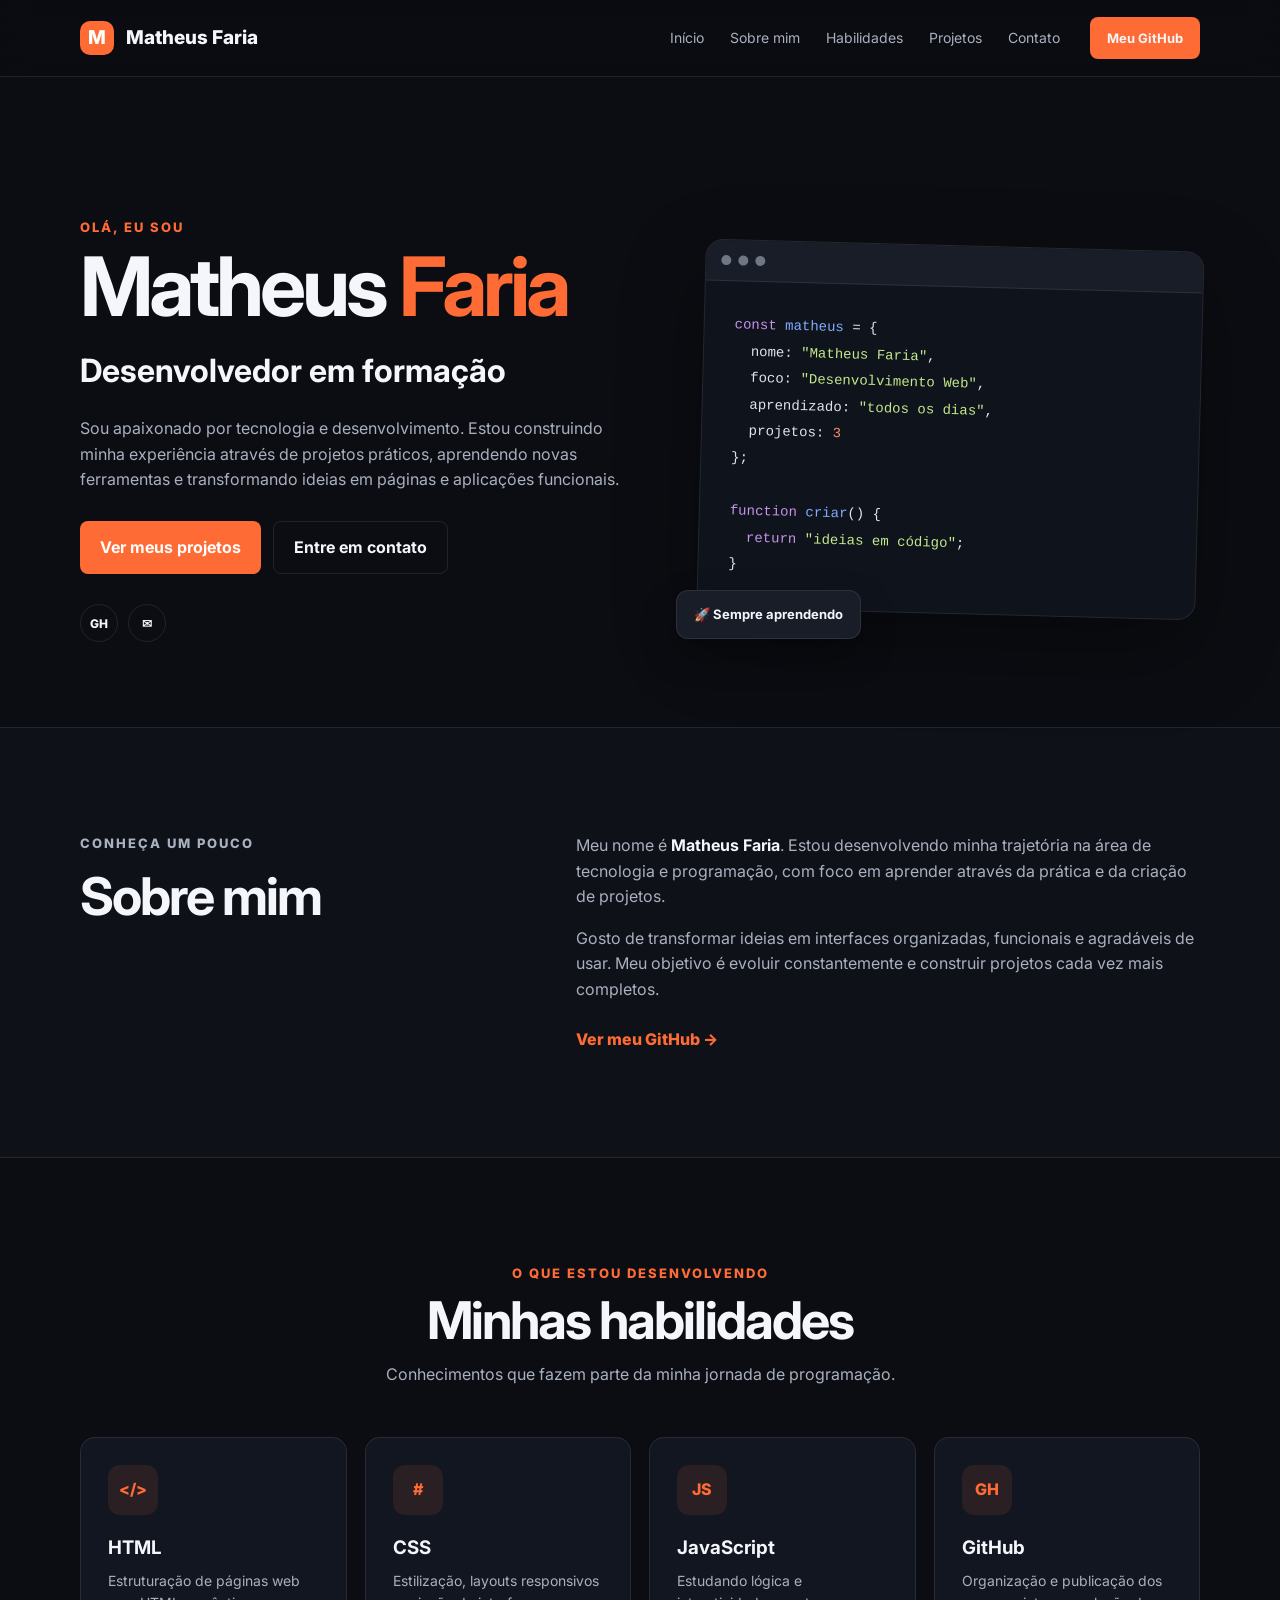
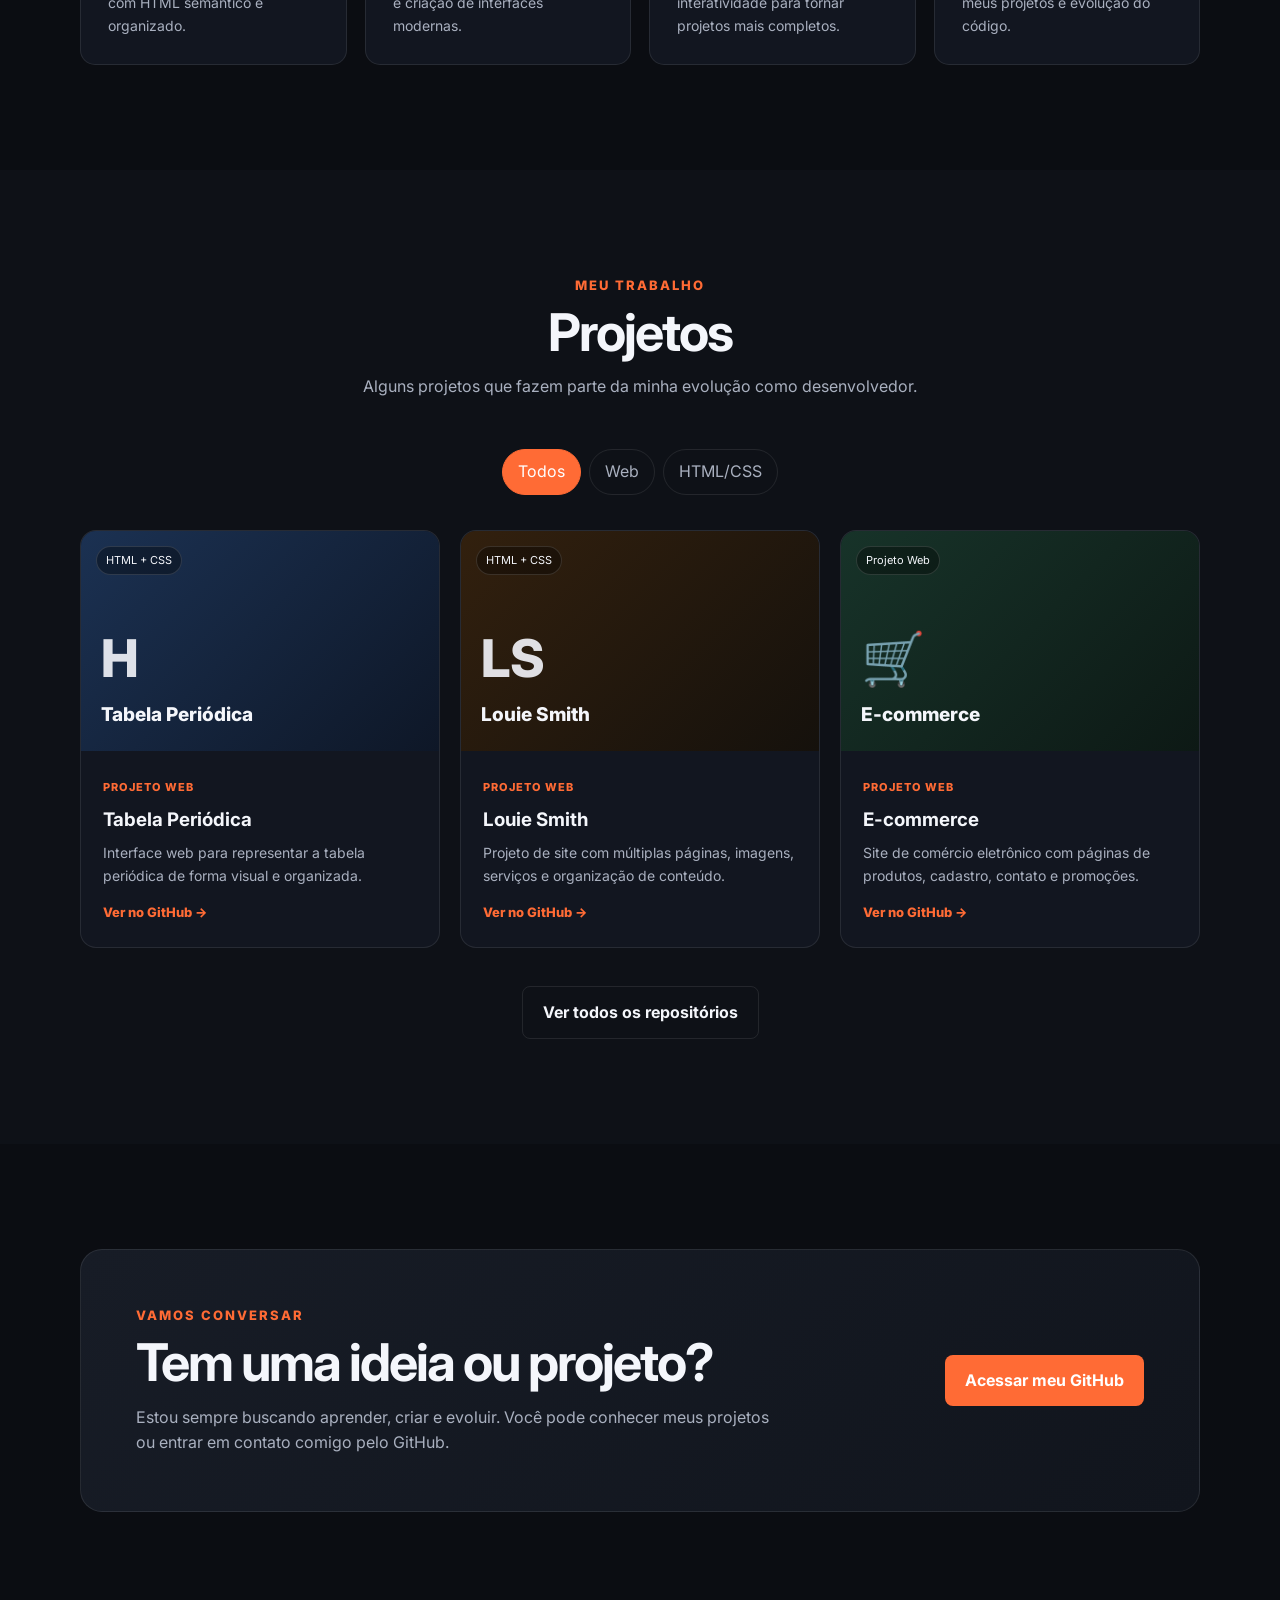
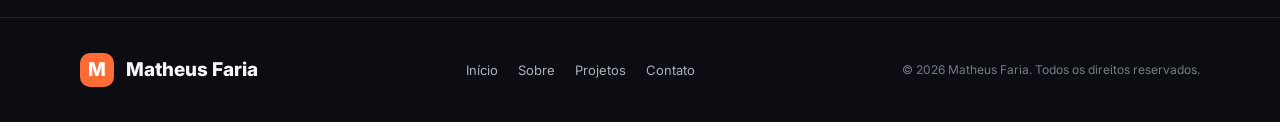
==== index.html @ c73db5c7 "Add files via upload" ====
<!DOCTYPE html>
<html lang="pt-BR">
<head>
  <meta charset="UTF-8">
  <meta name="viewport" content="width=device-width, initial-scale=1.0">
  <meta name="description" content="Portfólio de Matheus Faria — desenvolvimento web e projetos pessoais.">
  <title>Matheus Faria | Desenvolvedor</title>
  <link rel="preconnect" href="https://fonts.googleapis.com">
  <link rel="preconnect" href="https://fonts.gstatic.com" crossorigin>
  <link href="https://fonts.googleapis.com/css2?family=Inter:wght@400;500;600;700;800&display=swap" rel="stylesheet">
  <link rel="stylesheet" href="style.css">
</head>
<body>
  <header class="header" id="inicio">
    <nav class="nav container">
      <a class="logo" href="#inicio"><span>M</span> Matheus Faria</a>

      <button class="menu-btn" aria-label="Abrir menu">☰</button>

      <div class="nav-links">
        <a href="#inicio">Início</a>
        <a href="#sobre">Sobre mim</a>
        <a href="#habilidades">Habilidades</a>
        <a href="#projetos">Projetos</a>
        <a href="#contato">Contato</a>
      </div>

      <a class="nav-cta" href="https://github.com/Faria07022008" target="_blank" rel="noopener">Meu GitHub</a>
    </nav>
  </header>

  <main>
    <section class="hero container">
      <div class="hero-text">
        <p class="eyebrow">Olá, eu sou</p>
        <h1>Matheus <span>Faria</span></h1>
        <h2>Desenvolvedor em formação</h2>
        <p class="hero-description">
          Sou apaixonado por tecnologia e desenvolvimento. Estou construindo minha
          experiência através de projetos práticos, aprendendo novas ferramentas e
          transformando ideias em páginas e aplicações funcionais.
        </p>

        <div class="hero-buttons">
          <a class="btn primary" href="#projetos">Ver meus projetos</a>
          <a class="btn secondary" href="#contato">Entre em contato</a>
        </div>

        <div class="socials">
          <a href="https://github.com/Faria07022008" target="_blank" rel="noopener" aria-label="GitHub">GH</a>
          <a href="#contato" aria-label="Contato">✉</a>
        </div>
      </div>

      <div class="hero-card">
        <div class="code-window">
          <div class="window-bar">
            <span></span><span></span><span></span>
          </div>
          <pre><code><span class="purple">const</span> <span class="blue">matheus</span> = {
  nome: <span class="green">"Matheus Faria"</span>,
  foco: <span class="green">"Desenvolvimento Web"</span>,
  aprendizado: <span class="green">"todos os dias"</span>,
  projetos: <span class="orange">3</span>
};

<span class="purple">function</span> <span class="blue">criar</span>() {
  <span class="purple">return</span> <span class="green">"ideias em código"</span>;
}</code></pre>
        </div>
        <div class="floating-badge">🚀 Sempre aprendendo</div>
      </div>
    </section>

    <section class="section about" id="sobre">
      <div class="container two-columns">
        <div class="section-heading">
          <p class="eyebrow">Conheça um pouco</p>
          <h2>Sobre mim</h2>
        </div>
        <div>
          <p>
            Meu nome é <strong>Matheus Faria</strong>. Estou desenvolvendo minha
            trajetória na área de tecnologia e programação, com foco em aprender
            através da prática e da criação de projetos.
          </p>
          <p>
            Gosto de transformar ideias em interfaces organizadas, funcionais e
            agradáveis de usar. Meu objetivo é evoluir constantemente e construir
            projetos cada vez mais completos.
          </p>
          <a class="text-link" href="https://github.com/Faria07022008" target="_blank" rel="noopener">
            Ver meu GitHub →
          </a>
        </div>
      </div>
    </section>

    <section class="section skills" id="habilidades">
      <div class="container">
        <div class="center-heading">
          <p class="eyebrow">O que estou desenvolvendo</p>
          <h2>Minhas habilidades</h2>
          <p>Conhecimentos que fazem parte da minha jornada de programação.</p>
        </div>

        <div class="skill-grid">
          <article class="skill-card">
            <div class="skill-icon">&lt;/&gt;</div>
            <h3>HTML</h3>
            <p>Estruturação de páginas web com HTML semântico e organizado.</p>
          </article>
          <article class="skill-card">
            <div class="skill-icon">#</div>
            <h3>CSS</h3>
            <p>Estilização, layouts responsivos e criação de interfaces modernas.</p>
          </article>
          <article class="skill-card">
            <div class="skill-icon">JS</div>
            <h3>JavaScript</h3>
            <p>Estudando lógica e interatividade para tornar projetos mais completos.</p>
          </article>
          <article class="skill-card">
            <div class="skill-icon">GH</div>
            <h3>GitHub</h3>
            <p>Organização e publicação dos meus projetos e evolução do código.</p>
          </article>
        </div>
      </div>
    </section>

    <section class="section projects" id="projetos">
      <div class="container">
        <div class="center-heading">
          <p class="eyebrow">Meu trabalho</p>
          <h2>Projetos</h2>
          <p>Alguns projetos que fazem parte da minha evolução como desenvolvedor.</p>
        </div>

        <div class="filter">
          <button class="filter-btn active" data-filter="todos">Todos</button>
          <button class="filter-btn" data-filter="web">Web</button>
          <button class="filter-btn" data-filter="html">HTML/CSS</button>
        </div>

        <div class="project-grid">
          <article class="project-card" data-category="html web">
            <div class="project-preview periodic">
              <span class="preview-tag">HTML + CSS</span>
              <div class="periodic-symbol">H</div>
              <div class="preview-title">Tabela Periódica</div>
            </div>
            <div class="project-info">
              <span>Projeto Web</span>
              <h3>Tabela Periódica</h3>
              <p>Interface web para representar a tabela periódica de forma visual e organizada.</p>
              <a href="https://github.com/Faria07022008/Tabela-Periodica" target="_blank" rel="noopener">Ver no GitHub →</a>
            </div>
          </article>

          <article class="project-card" data-category="html web">
            <div class="project-preview louie">
              <span class="preview-tag">HTML + CSS</span>
              <div class="louie-mark">LS</div>
              <div class="preview-title">Louie Smith</div>
            </div>
            <div class="project-info">
              <span>Projeto Web</span>
              <h3>Louie Smith</h3>
              <p>Projeto de site com múltiplas páginas, imagens, serviços e organização de conteúdo.</p>
              <a href="https://github.com/Faria07022008/Louie-smith" target="_blank" rel="noopener">Ver no GitHub →</a>
            </div>
          </article>

          <article class="project-card" data-category="html web">
            <div class="project-preview ecommerce">
              <span class="preview-tag">Projeto Web</span>
              <div class="shop-icon">🛒</div>
              <div class="preview-title">E-commerce</div>
            </div>
            <div class="project-info">
              <span>Projeto Web</span>
              <h3>E-commerce</h3>
              <p>Site de comércio eletrônico com páginas de produtos, cadastro, contato e promoções.</p>
              <a href="https://github.com/Faria07022008/-E-commerce" target="_blank" rel="noopener">Ver no GitHub →</a>
            </div>
          </article>
        </div>

        <div class="github-more">
          <a class="btn secondary" href="https://github.com/Faria07022008?tab=repositories" target="_blank" rel="noopener">
            Ver todos os repositórios
          </a>
        </div>
      </div>
    </section>

    <section class="section contact" id="contato">
      <div class="container contact-box">
        <div>
          <p class="eyebrow">Vamos conversar</p>
          <h2>Tem uma ideia ou projeto?</h2>
          <p>
            Estou sempre buscando aprender, criar e evoluir. Você pode conhecer
            meus projetos ou entrar em contato comigo pelo GitHub.
          </p>
        </div>
        <a class="btn primary" href="https://github.com/Faria07022008" target="_blank" rel="noopener">
          Acessar meu GitHub
        </a>
      </div>
    </section>
  </main>

  <footer class="footer">
    <div class="container footer-content">
      <a class="logo" href="#inicio"><span>M</span> Matheus Faria</a>
      <div class="footer-links">
        <a href="#inicio">Início</a>
        <a href="#sobre">Sobre</a>
        <a href="#projetos">Projetos</a>
        <a href="#contato">Contato</a>
      </div>
      <p>© <span id="year"></span> Matheus Faria. Todos os direitos reservados.</p>
    </div>
  </footer>

  <script src="script.js"></script>
</body>
</html>
---- style.css ----
* {
  margin: 0;
  padding: 0;
  box-sizing: border-box;
}

:root {
  --bg: #0b0d12;
  --surface: #121620;
  --surface-2: #181d28;
  --text: #f4f6fb;
  --muted: #a9b0bf;
  --accent: #ff6b35;
  --accent-2: #ff8a5b;
  --border: rgba(255,255,255,.09);
  --max: 1120px;
}

html { scroll-behavior: smooth; }

body {
  font-family: "Inter", sans-serif;
  background: var(--bg);
  color: var(--text);
  line-height: 1.6;
}

a { color: inherit; text-decoration: none; }

.container {
  width: min(var(--max), calc(100% - 40px));
  margin: 0 auto;
}

.header {
  position: sticky;
  top: 0;
  z-index: 50;
  background: rgba(11,13,18,.84);
  backdrop-filter: blur(14px);
  border-bottom: 1px solid var(--border);
}

.nav {
  min-height: 76px;
  display: flex;
  align-items: center;
  gap: 30px;
}

.logo {
  font-weight: 800;
  font-size: 19px;
  margin-right: auto;
}

.logo span {
  display: inline-grid;
  place-items: center;
  width: 34px;
  height: 34px;
  margin-right: 8px;
  border-radius: 10px;
  background: var(--accent);
  color: #fff;
}

.nav-links {
  display: flex;
  gap: 26px;
  color: var(--muted);
  font-size: 14px;
}

.nav-links a:hover,
.footer-links a:hover,
.text-link:hover { color: var(--accent); }

.nav-cta, .btn {
  display: inline-flex;
  align-items: center;
  justify-content: center;
  border-radius: 8px;
  font-weight: 700;
  transition: .25s ease;
}

.nav-cta {
  padding: 11px 17px;
  background: var(--accent);
  font-size: 13px;
}

.nav-cta:hover, .primary:hover {
  background: var(--accent-2);
  transform: translateY(-2px);
}

.menu-btn { display: none; }

.hero {
  min-height: 650px;
  display: grid;
  grid-template-columns: 1.05fr .95fr;
  align-items: center;
  gap: 70px;
  padding-top: 55px;
}

.eyebrow {
  color: var(--accent);
  font-weight: 800;
  font-size: 13px;
  text-transform: uppercase;
  letter-spacing: 2px;
  margin-bottom: 10px;
}

.hero h1 {
  font-size: clamp(48px, 7vw, 82px);
  line-height: .98;
  letter-spacing: -4px;
}

.hero h1 span { color: var(--accent); }

.hero h2 {
  margin-top: 17px;
  font-size: clamp(22px, 3vw, 32px);
}

.hero-description {
  color: var(--muted);
  max-width: 610px;
  margin: 20px 0 28px;
}

.hero-buttons {
  display: flex;
  gap: 12px;
  flex-wrap: wrap;
}

.btn { padding: 13px 20px; }

.primary {
  background: var(--accent);
  color: white;
}

.secondary {
  border: 1px solid var(--border);
  color: var(--text);
}

.secondary:hover {
  border-color: var(--accent);
  color: var(--accent);
}

.socials {
  display: flex;
  gap: 10px;
  margin-top: 30px;
}

.socials a {
  width: 38px;
  height: 38px;
  border: 1px solid var(--border);
  border-radius: 50%;
  display: grid;
  place-items: center;
  font-size: 12px;
  font-weight: 800;
}

.socials a:hover {
  border-color: var(--accent);
  color: var(--accent);
}

.hero-card { position: relative; }

.code-window {
  border: 1px solid var(--border);
  background: #0f131b;
  border-radius: 18px;
  box-shadow: 0 30px 80px rgba(0,0,0,.35);
  overflow: hidden;
  transform: rotate(1.5deg);
}

.window-bar {
  display: flex;
  gap: 7px;
  padding: 15px;
  background: #181d27;
  border-bottom: 1px solid var(--border);
}

.window-bar span {
  width: 10px;
  height: 10px;
  border-radius: 50%;
  background: #707784;
}

pre {
  padding: 30px;
  overflow-x: auto;
  font-size: 14px;
  line-height: 1.9;
  color: #dfe4ee;
}

.purple { color: #c792ea; }
.blue { color: #82aaff; }
.green { color: #c3e88d; }
.orange { color: #f78c6c; }

.floating-badge {
  position: absolute;
  bottom: -25px;
  left: -25px;
  padding: 13px 17px;
  background: var(--surface-2);
  border: 1px solid var(--border);
  border-radius: 12px;
  box-shadow: 0 15px 35px rgba(0,0,0,.3);
  font-weight: 700;
  font-size: 13px;
}

.section { padding: 105px 0; }

.about {
  background: #0e1117;
  border-block: 1px solid var(--border);
}

.two-columns {
  display: grid;
  grid-template-columns: .8fr 1.2fr;
  gap: 80px;
}

.section-heading h2, .center-heading h2, .contact h2 {
  font-size: clamp(34px, 5vw, 52px);
  line-height: 1.05;
  letter-spacing: -2px;
}

.about p {
  color: var(--muted);
  margin-bottom: 16px;
}

.about strong { color: var(--text); }

.text-link {
  display: inline-block;
  margin-top: 8px;
  color: var(--accent);
  font-weight: 800;
}

.center-heading {
  text-align: center;
  max-width: 700px;
  margin: 0 auto 50px;
}

.center-heading > p:last-child {
  color: var(--muted);
  margin-top: 13px;
}

.skill-grid {
  display: grid;
  grid-template-columns: repeat(4, 1fr);
  gap: 18px;
}

.skill-card {
  background: var(--surface);
  border: 1px solid var(--border);
  border-radius: 15px;
  padding: 27px;
  transition: .25s ease;
}

.skill-card:hover {
  transform: translateY(-6px);
  border-color: rgba(255,107,53,.5);
}

.skill-icon {
  width: 50px;
  height: 50px;
  display: grid;
  place-items: center;
  background: rgba(255,107,53,.1);
  color: var(--accent);
  border-radius: 12px;
  font-weight: 800;
  margin-bottom: 18px;
}

.skill-card h3 { margin-bottom: 7px; }

.skill-card p, .project-info p {
  color: var(--muted);
  font-size: 14px;
}

.projects { background: #0e1117; }

.filter {
  display: flex;
  justify-content: center;
  gap: 8px;
  margin-bottom: 35px;
  flex-wrap: wrap;
}

.filter-btn {
  border: 1px solid var(--border);
  background: transparent;
  color: var(--muted);
  padding: 9px 15px;
  border-radius: 100px;
  cursor: pointer;
  font: inherit;
}

.filter-btn.active,
.filter-btn:hover {
  background: var(--accent);
  color: #fff;
  border-color: var(--accent);
}

.project-grid {
  display: grid;
  grid-template-columns: repeat(3, 1fr);
  gap: 20px;
}

.project-card {
  background: var(--surface);
  border: 1px solid var(--border);
  border-radius: 16px;
  overflow: hidden;
  transition: .25s ease;
}

.project-card:hover { transform: translateY(-6px); }

.project-card.hidden { display: none; }

.project-preview {
  height: 220px;
  padding: 20px;
  position: relative;
  overflow: hidden;
  display: flex;
  flex-direction: column;
  justify-content: flex-end;
}

.periodic { background: linear-gradient(135deg, #1b3152, #0e1727); }
.louie { background: linear-gradient(135deg, #32200e, #15110c); }
.ecommerce { background: linear-gradient(135deg, #173329, #0d1915); }

.preview-tag {
  position: absolute;
  top: 15px;
  left: 15px;
  font-size: 11px;
  padding: 5px 9px;
  background: rgba(0,0,0,.35);
  border: 1px solid rgba(255,255,255,.13);
  border-radius: 100px;
}

.periodic-symbol, .louie-mark, .shop-icon {
  font-size: 52px;
  font-weight: 800;
  opacity: .9;
}

.preview-title {
  font-weight: 800;
  font-size: 19px;
}

.project-info { padding: 22px; }

.project-info > span {
  color: var(--accent);
  font-size: 11px;
  text-transform: uppercase;
  font-weight: 800;
  letter-spacing: 1px;
}

.project-info h3 { margin: 7px 0; }

.project-info a {
  display: inline-block;
  margin-top: 15px;
  color: var(--accent);
  font-size: 13px;
  font-weight: 800;
}

.github-more {
  display: flex;
  justify-content: center;
  margin-top: 38px;
}

.contact-box {
  background: linear-gradient(135deg, #171c26, #11151d);
  border: 1px solid var(--border);
  border-radius: 22px;
  padding: 55px;
  display: flex;
  justify-content: space-between;
  align-items: center;
  gap: 30px;
}

.contact h2 { margin-bottom: 14px; }

.contact-box p:not(.eyebrow) {
  color: var(--muted);
  max-width: 650px;
}

.footer {
  border-top: 1px solid var(--border);
  padding: 35px 0;
}

.footer-content {
  display: flex;
  align-items: center;
  gap: 25px;
  flex-wrap: wrap;
}

.footer-links {
  display: flex;
  gap: 20px;
  color: var(--muted);
  font-size: 13px;
}

.footer-content > p {
  margin-left: auto;
  color: #737b89;
  font-size: 12px;
}

@media (max-width: 900px) {
  .nav-links, .nav-cta { display: none; }
  .menu-btn {
    display: block;
    border: 0;
    background: none;
    color: var(--text);
    font-size: 25px;
    cursor: pointer;
  }
  .nav-links.open {
    display: flex;
    position: absolute;
    top: 76px;
    left: 0;
    right: 0;
    padding: 22px;
    flex-direction: column;
    background: var(--surface);
    border-bottom: 1px solid var(--border);
  }
  .hero, .two-columns { grid-template-columns: 1fr; }
  .hero { padding: 80px 0; }
  .skill-grid { grid-template-columns: repeat(2, 1fr); }
  .project-grid { grid-template-columns: 1fr 1fr; }
  .contact-box { align-items: flex-start; flex-direction: column; }
}

@media (max-width: 620px) {
  .container { width: min(100% - 28px, var(--max)); }
  .hero h1 { letter-spacing: -2px; }
  .skill-grid, .project-grid { grid-template-columns: 1fr; }
  .section { padding: 75px 0; }
  .contact-box { padding: 32px 25px; }
  .footer-content > p { margin-left: 0; width: 100%; }
}
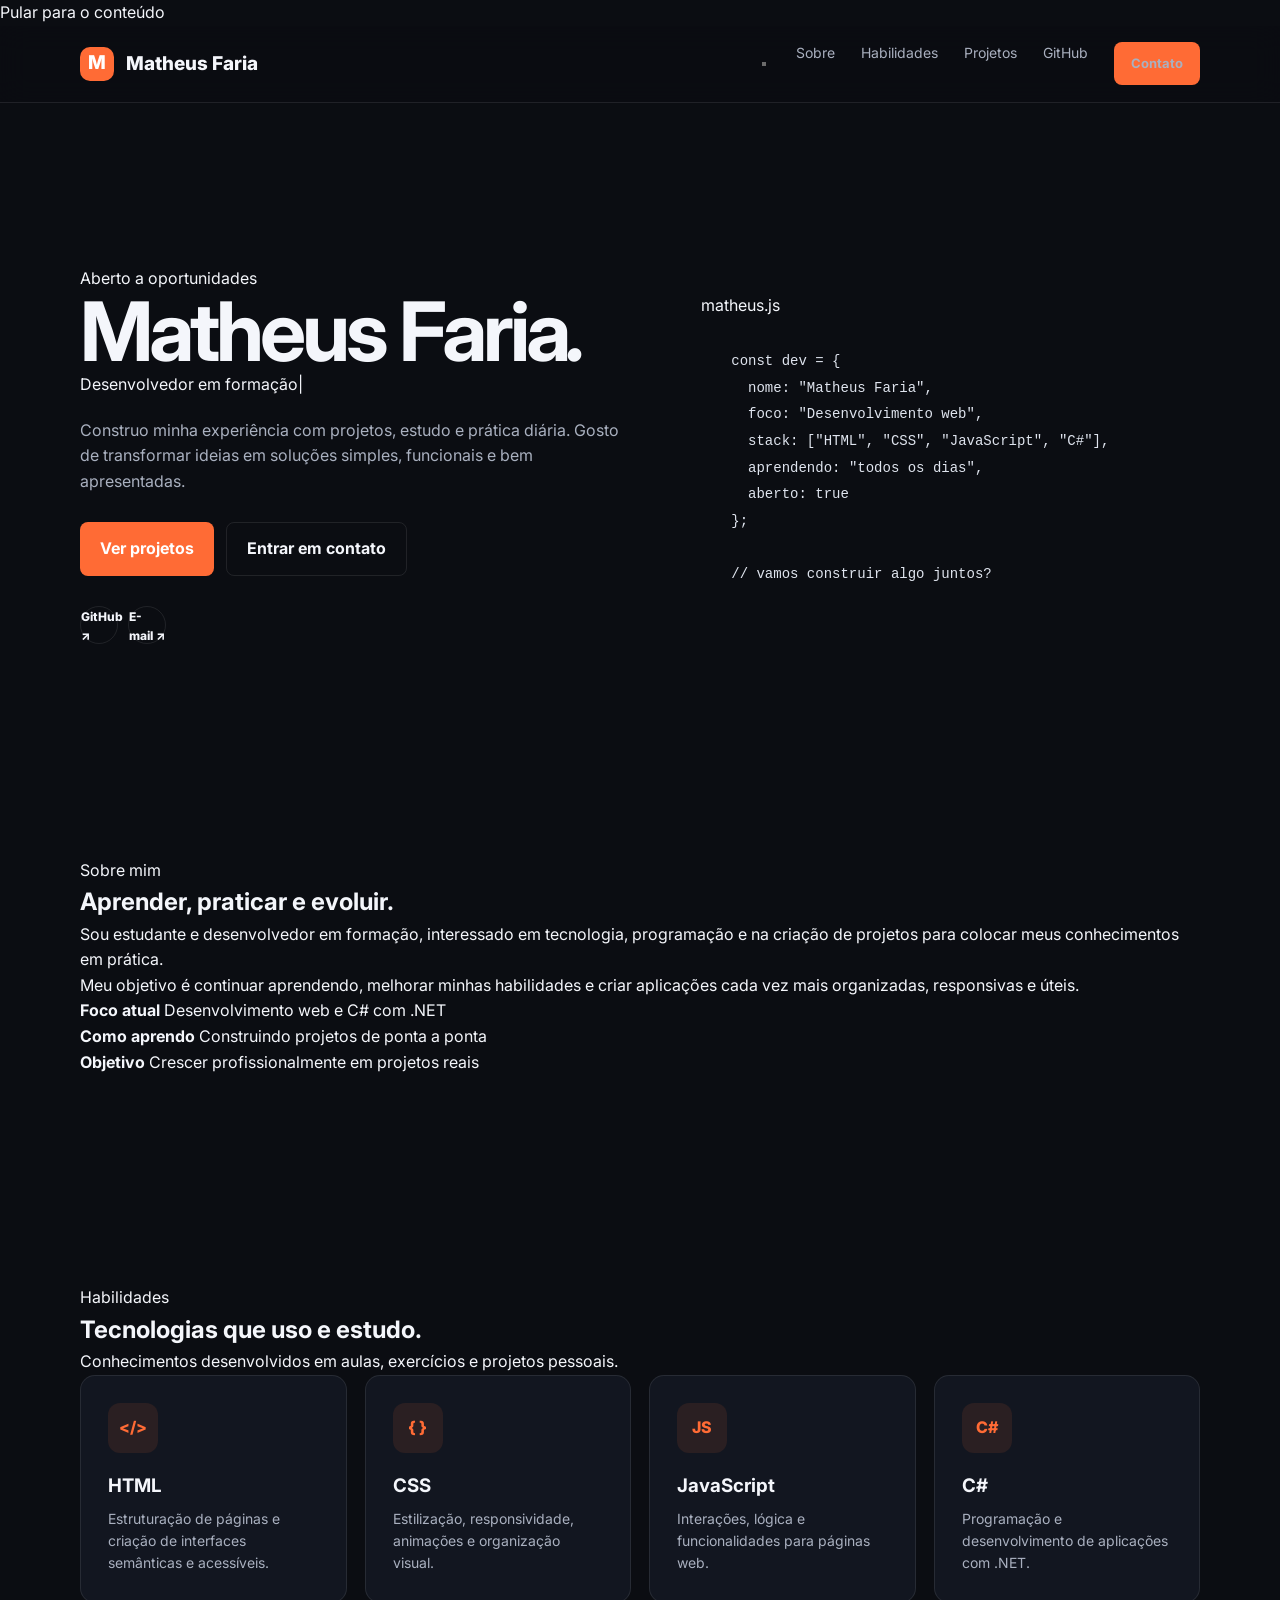
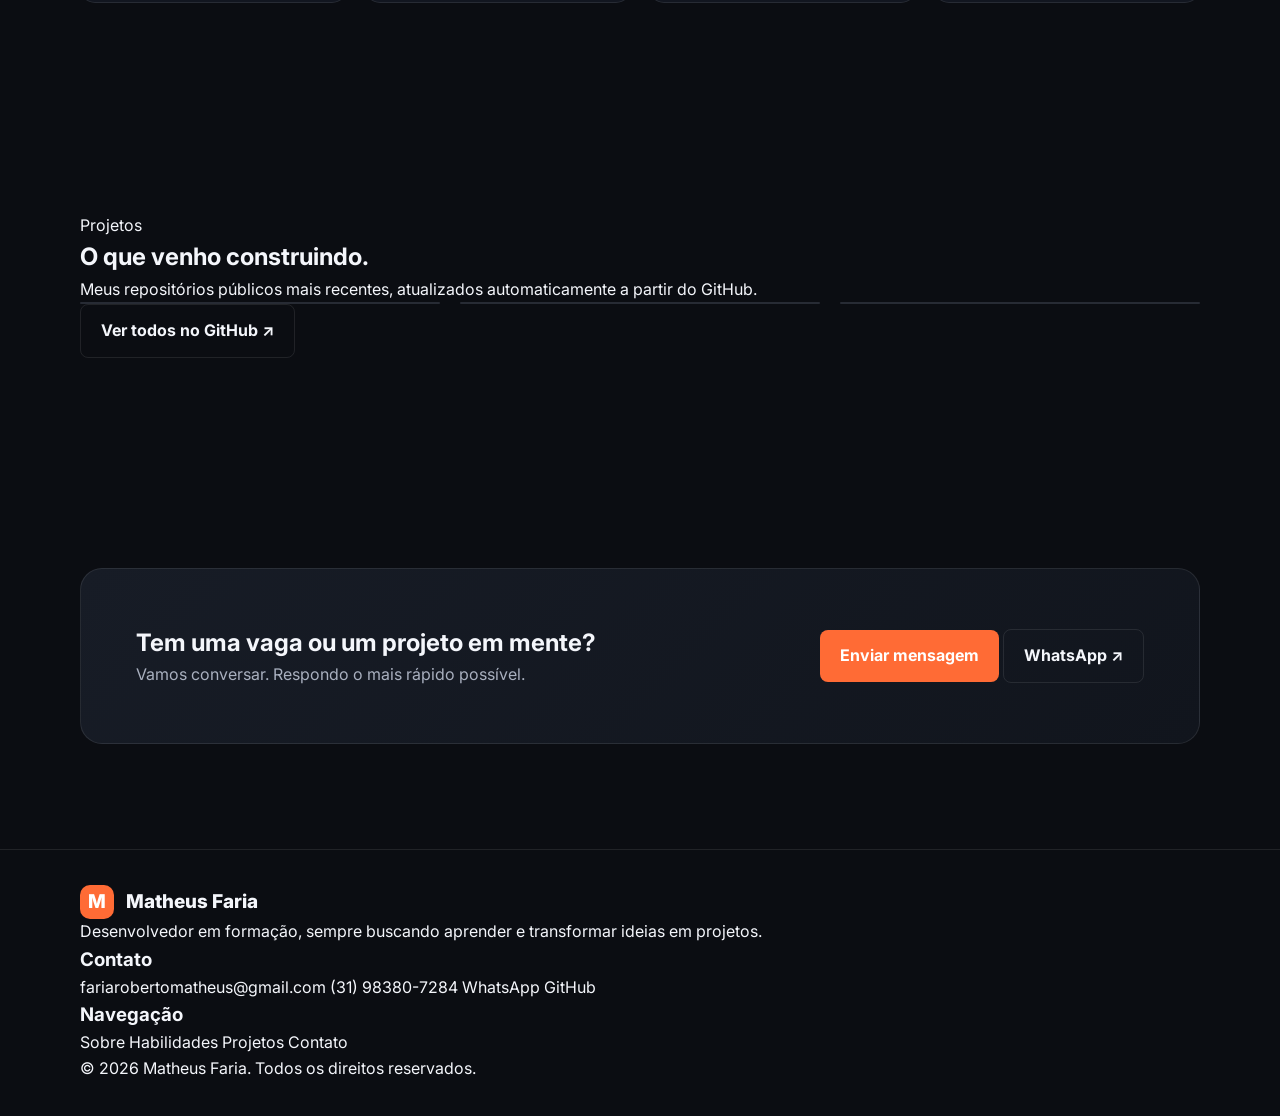
==== commit 6bb9ed80: "Update index.html Updated the title and meta description for improved SEO. Added author and theme co" ====
--- a/index.html
+++ b/index.html
@@ -3,228 +3,221 @@
 <head>
   <meta charset="UTF-8">
   <meta name="viewport" content="width=device-width, initial-scale=1.0">
-  <meta name="description" content="Portfólio de Matheus Faria — desenvolvimento web e projetos pessoais.">
-  <title>Matheus Faria | Desenvolvedor</title>
+  <title>Matheus Faria | Desenvolvedor em formação — Portfólio</title>
+  <meta name="description" content="Portfólio de Matheus Faria, desenvolvedor em formação com projetos em HTML, CSS, JavaScript e C#. Veja meus trabalhos e entre em contato.">
+  <meta name="author" content="Matheus Faria">
+  <meta name="theme-color" content="#0a0d13">
+  <meta name="color-scheme" content="dark">
+  <meta property="og:type" content="website">
+  <meta property="og:locale" content="pt_BR">
+  <meta property="og:title" content="Matheus Faria | Desenvolvedor em formação">
+  <meta property="og:description" content="Projetos, habilidades e contato de Matheus Faria. HTML, CSS, JavaScript e C#.">
+  <meta name="twitter:card" content="summary">
+
+  <link rel="icon" href="data:image/svg+xml,%3Csvg xmlns='http://www.w3.org/2000/svg' viewBox='0 0 64 64'%3E%3Crect width='64' height='64' rx='14' fill='%23ff6b35'/%3E%3Ctext x='32' y='44' font-family='Arial' font-size='36' font-weight='800' text-anchor='middle' fill='white'%3EM%3C/text%3E%3C/svg%3E">
+
   <link rel="preconnect" href="https://fonts.googleapis.com">
   <link rel="preconnect" href="https://fonts.gstatic.com" crossorigin>
-  <link href="https://fonts.googleapis.com/css2?family=Inter:wght@400;500;600;700;800&display=swap" rel="stylesheet">
+  <link href="https://fonts.googleapis.com/css2?family=Bricolage+Grotesque:opsz,wght@12..96,500;12..96,600;12..96,700;12..96,800&family=Inter:wght@400;500;600&display=swap" rel="stylesheet">
   <link rel="stylesheet" href="style.css">
+
+  <script type="application/ld+json">
+  {
+    "@context": "https://schema.org",
+    "@type": "Person",
+    "name": "Matheus Faria",
+    "jobTitle": "Desenvolvedor em formação",
+    "email": "mailto:fariarobertomatheus@gmail.com",
+    "telephone": "+55-31-98380-7284",
+    "sameAs": ["https://github.com/Faria07022008"]
+  }
+  </script>
 </head>
 <body>
-  <header class="header" id="inicio">
-    <nav class="nav container">
-      <a class="logo" href="#inicio"><span>M</span> Matheus Faria</a>
-
-      <button class="menu-btn" aria-label="Abrir menu">☰</button>
-
-      <div class="nav-links">
-        <a href="#inicio">Início</a>
-        <a href="#sobre">Sobre mim</a>
+  <a class="skip-link" href="#conteudo">Pular para o conteúdo</a>
+
+  <header class="header">
+    <nav class="nav container" aria-label="Navegação principal">
+      <a class="logo" href="index.html" aria-label="Matheus Faria — início">
+        <span>M</span>
+        Matheus Faria
+      </a>
+      <button class="menu-toggle" type="button" aria-label="Abrir menu" aria-expanded="false" aria-controls="menu">
+        <span></span><span></span><span></span>
+      </button>
+      <div class="nav-links" id="menu">
+        <a href="#sobre">Sobre</a>
         <a href="#habilidades">Habilidades</a>
         <a href="#projetos">Projetos</a>
-        <a href="#contato">Contato</a>
-      </div>
-
-      <a class="nav-cta" href="https://github.com/Faria07022008" target="_blank" rel="noopener">Meu GitHub</a>
+        <a href="https://github.com/Faria07022008" target="_blank" rel="noopener noreferrer">GitHub</a>
+        <a class="nav-cta" href="contato.html">Contato</a>
+      </div>
     </nav>
   </header>
 
-  <main>
+  <main id="conteudo">
     <section class="hero container">
-      <div class="hero-text">
-        <p class="eyebrow">Olá, eu sou</p>
-        <h1>Matheus <span>Faria</span></h1>
-        <h2>Desenvolvedor em formação</h2>
+      <div class="hero-copy">
+        <span class="status"><i></i> Aberto a oportunidades</span>
+        <h1>Matheus Faria<em>.</em></h1>
+        <p class="hero-role" aria-live="off">
+          <span id="typing" data-words="Desenvolvedor em formação|Foco em desenvolvimento web|Programação em C# e .NET">Desenvolvedor em formação</span><span class="typing-cursor" aria-hidden="true">|</span>
+        </p>
         <p class="hero-description">
-          Sou apaixonado por tecnologia e desenvolvimento. Estou construindo minha
-          experiência através de projetos práticos, aprendendo novas ferramentas e
-          transformando ideias em páginas e aplicações funcionais.
+          Construo minha experiência com projetos, estudo e prática diária.
+          Gosto de transformar ideias em soluções simples, funcionais e bem apresentadas.
         </p>
-
         <div class="hero-buttons">
-          <a class="btn primary" href="#projetos">Ver meus projetos</a>
-          <a class="btn secondary" href="#contato">Entre em contato</a>
-        </div>
-
+          <a class="btn primary" href="#projetos">Ver projetos</a>
+          <a class="btn secondary" href="contato.html">Entrar em contato</a>
+        </div>
         <div class="socials">
-          <a href="https://github.com/Faria07022008" target="_blank" rel="noopener" aria-label="GitHub">GH</a>
-          <a href="#contato" aria-label="Contato">✉</a>
-        </div>
-      </div>
-
-      <div class="hero-card">
-        <div class="code-window">
-          <div class="window-bar">
-            <span></span><span></span><span></span>
-          </div>
-          <pre><code><span class="purple">const</span> <span class="blue">matheus</span> = {
-  nome: <span class="green">"Matheus Faria"</span>,
-  foco: <span class="green">"Desenvolvimento Web"</span>,
-  aprendizado: <span class="green">"todos os dias"</span>,
-  projetos: <span class="orange">3</span>
+          <a href="https://github.com/Faria07022008" target="_blank" rel="noopener noreferrer">GitHub ↗</a>
+          <a href="mailto:fariarobertomatheus@gmail.com">E-mail ↗</a>
+        </div>
+      </div>
+
+      <div class="hero-visual" aria-hidden="true">
+        <div class="editor">
+          <div class="editor-bar"><i></i><i></i><i></i><span>matheus.js</span></div>
+<pre><span class="k">const</span> dev = {
+  nome: <span class="s">"Matheus Faria"</span>,
+  foco: <span class="s">"Desenvolvimento web"</span>,
+  stack: [<span class="s">"HTML"</span>, <span class="s">"CSS"</span>, <span class="s">"JavaScript"</span>, <span class="s">"C#"</span>],
+  aprendendo: <span class="s">"todos os dias"</span>,
+  aberto: <span class="ok">true</span>
 };
 
-<span class="purple">function</span> <span class="blue">criar</span>() {
-  <span class="purple">return</span> <span class="green">"ideias em código"</span>;
-}</code></pre>
-        </div>
-        <div class="floating-badge">🚀 Sempre aprendendo</div>
-      </div>
-    </section>
-
-    <section class="section about" id="sobre">
-      <div class="container two-columns">
-        <div class="section-heading">
-          <p class="eyebrow">Conheça um pouco</p>
-          <h2>Sobre mim</h2>
-        </div>
-        <div>
+<span class="p">// vamos construir algo juntos?</span></pre>
+        </div>
+      </div>
+    </section>
+
+    <section class="section alt" id="sobre">
+      <div class="container about-grid">
+        <div class="reveal">
+          <p class="section-label">Sobre mim</p>
+          <h2 class="section-title">Aprender, praticar e evoluir.</h2>
+        </div>
+        <div class="about-copy reveal">
           <p>
-            Meu nome é <strong>Matheus Faria</strong>. Estou desenvolvendo minha
-            trajetória na área de tecnologia e programação, com foco em aprender
-            através da prática e da criação de projetos.
+            Sou estudante e desenvolvedor em formação, interessado em tecnologia,
+            programação e na criação de projetos para colocar meus conhecimentos em prática.
           </p>
           <p>
-            Gosto de transformar ideias em interfaces organizadas, funcionais e
-            agradáveis de usar. Meu objetivo é evoluir constantemente e construir
-            projetos cada vez mais completos.
+            Meu objetivo é continuar aprendendo, melhorar minhas habilidades e criar
+            aplicações cada vez mais organizadas, responsivas e úteis.
           </p>
-          <a class="text-link" href="https://github.com/Faria07022008" target="_blank" rel="noopener">
-            Ver meu GitHub →
-          </a>
-        </div>
-      </div>
-    </section>
-
-    <section class="section skills" id="habilidades">
+          <div class="facts">
+            <div class="fact">
+              <strong>Foco atual</strong>
+              <span>Desenvolvimento web e C# com .NET</span>
+            </div>
+            <div class="fact">
+              <strong>Como aprendo</strong>
+              <span>Construindo projetos de ponta a ponta</span>
+            </div>
+            <div class="fact">
+              <strong>Objetivo</strong>
+              <span>Crescer profissionalmente em projetos reais</span>
+            </div>
+          </div>
+        </div>
+      </div>
+    </section>
+
+    <section class="section" id="habilidades">
       <div class="container">
-        <div class="center-heading">
-          <p class="eyebrow">O que estou desenvolvendo</p>
-          <h2>Minhas habilidades</h2>
-          <p>Conhecimentos que fazem parte da minha jornada de programação.</p>
-        </div>
-
+        <div class="section-head reveal">
+          <p class="section-label">Habilidades</p>
+          <h2 class="section-title">Tecnologias que uso e estudo.</h2>
+          <p>Conhecimentos desenvolvidos em aulas, exercícios e projetos pessoais.</p>
+        </div>
         <div class="skill-grid">
-          <article class="skill-card">
-            <div class="skill-icon">&lt;/&gt;</div>
+          <article class="skill-card reveal">
+            <div class="skill-icon" aria-hidden="true">&lt;/&gt;</div>
             <h3>HTML</h3>
-            <p>Estruturação de páginas web com HTML semântico e organizado.</p>
-          </article>
-          <article class="skill-card">
-            <div class="skill-icon">#</div>
+            <p>Estruturação de páginas e criação de interfaces semânticas e acessíveis.</p>
+          </article>
+          <article class="skill-card reveal">
+            <div class="skill-icon" aria-hidden="true">{ }</div>
             <h3>CSS</h3>
-            <p>Estilização, layouts responsivos e criação de interfaces modernas.</p>
-          </article>
-          <article class="skill-card">
-            <div class="skill-icon">JS</div>
+            <p>Estilização, responsividade, animações e organização visual.</p>
+          </article>
+          <article class="skill-card reveal">
+            <div class="skill-icon" aria-hidden="true">JS</div>
             <h3>JavaScript</h3>
-            <p>Estudando lógica e interatividade para tornar projetos mais completos.</p>
-          </article>
-          <article class="skill-card">
-            <div class="skill-icon">GH</div>
-            <h3>GitHub</h3>
-            <p>Organização e publicação dos meus projetos e evolução do código.</p>
-          </article>
-        </div>
-      </div>
-    </section>
-
-    <section class="section projects" id="projetos">
+            <p>Interações, lógica e funcionalidades para páginas web.</p>
+          </article>
+          <article class="skill-card reveal">
+            <div class="skill-icon" aria-hidden="true">C#</div>
+            <h3>C#</h3>
+            <p>Programação e desenvolvimento de aplicações com .NET.</p>
+          </article>
+        </div>
+      </div>
+    </section>
+
+    <section class="section alt" id="projetos">
       <div class="container">
-        <div class="center-heading">
-          <p class="eyebrow">Meu trabalho</p>
-          <h2>Projetos</h2>
-          <p>Alguns projetos que fazem parte da minha evolução como desenvolvedor.</p>
-        </div>
-
-        <div class="filter">
-          <button class="filter-btn active" data-filter="todos">Todos</button>
-          <button class="filter-btn" data-filter="web">Web</button>
-          <button class="filter-btn" data-filter="html">HTML/CSS</button>
-        </div>
-
-        <div class="project-grid">
-          <article class="project-card" data-category="html web">
-            <div class="project-preview periodic">
-              <span class="preview-tag">HTML + CSS</span>
-              <div class="periodic-symbol">H</div>
-              <div class="preview-title">Tabela Periódica</div>
-            </div>
-            <div class="project-info">
-              <span>Projeto Web</span>
-              <h3>Tabela Periódica</h3>
-              <p>Interface web para representar a tabela periódica de forma visual e organizada.</p>
-              <a href="https://github.com/Faria07022008/Tabela-Periodica" target="_blank" rel="noopener">Ver no GitHub →</a>
-            </div>
-          </article>
-
-          <article class="project-card" data-category="html web">
-            <div class="project-preview louie">
-              <span class="preview-tag">HTML + CSS</span>
-              <div class="louie-mark">LS</div>
-              <div class="preview-title">Louie Smith</div>
-            </div>
-            <div class="project-info">
-              <span>Projeto Web</span>
-              <h3>Louie Smith</h3>
-              <p>Projeto de site com múltiplas páginas, imagens, serviços e organização de conteúdo.</p>
-              <a href="https://github.com/Faria07022008/Louie-smith" target="_blank" rel="noopener">Ver no GitHub →</a>
-            </div>
-          </article>
-
-          <article class="project-card" data-category="html web">
-            <div class="project-preview ecommerce">
-              <span class="preview-tag">Projeto Web</span>
-              <div class="shop-icon">🛒</div>
-              <div class="preview-title">E-commerce</div>
-            </div>
-            <div class="project-info">
-              <span>Projeto Web</span>
-              <h3>E-commerce</h3>
-              <p>Site de comércio eletrônico com páginas de produtos, cadastro, contato e promoções.</p>
-              <a href="https://github.com/Faria07022008/-E-commerce" target="_blank" rel="noopener">Ver no GitHub →</a>
-            </div>
-          </article>
-        </div>
-
-        <div class="github-more">
-          <a class="btn secondary" href="https://github.com/Faria07022008?tab=repositories" target="_blank" rel="noopener">
-            Ver todos os repositórios
-          </a>
-        </div>
-      </div>
-    </section>
-
-    <section class="section contact" id="contato">
-      <div class="container contact-box">
-        <div>
-          <p class="eyebrow">Vamos conversar</p>
-          <h2>Tem uma ideia ou projeto?</h2>
-          <p>
-            Estou sempre buscando aprender, criar e evoluir. Você pode conhecer
-            meus projetos ou entrar em contato comigo pelo GitHub.
-          </p>
-        </div>
-        <a class="btn primary" href="https://github.com/Faria07022008" target="_blank" rel="noopener">
-          Acessar meu GitHub
-        </a>
+        <div class="section-head reveal">
+          <p class="section-label">Projetos</p>
+          <h2 class="section-title">O que venho construindo.</h2>
+          <p>Meus repositórios públicos mais recentes, atualizados automaticamente a partir do GitHub.</p>
+        </div>
+        <div class="project-grid" id="project-grid" aria-live="polite">
+          <div class="project-card skeleton" aria-hidden="true"></div>
+          <div class="project-card skeleton" aria-hidden="true"></div>
+          <div class="project-card skeleton" aria-hidden="true"></div>
+        </div>
+        <div class="projects-more">
+          <a class="btn secondary" href="https://github.com/Faria07022008?tab=repositories" target="_blank" rel="noopener noreferrer">Ver todos no GitHub ↗</a>
+        </div>
+      </div>
+    </section>
+
+    <section class="section">
+      <div class="container">
+        <div class="contact-box reveal">
+          <div>
+            <h2>Tem uma vaga ou um projeto em mente?</h2>
+            <p>Vamos conversar. Respondo o mais rápido possível.</p>
+          </div>
+          <div class="contact-actions">
+            <a class="btn primary" href="contato.html">Enviar mensagem</a>
+            <a class="btn secondary" href="https://wa.me/5531983807284" target="_blank" rel="noopener noreferrer">WhatsApp ↗</a>
+          </div>
+        </div>
       </div>
     </section>
   </main>
 
   <footer class="footer">
-    <div class="container footer-content">
-      <a class="logo" href="#inicio"><span>M</span> Matheus Faria</a>
-      <div class="footer-links">
-        <a href="#inicio">Início</a>
+    <div class="container footer-main">
+      <div class="footer-brand">
+        <a class="logo" href="index.html"><span>M</span> Matheus Faria</a>
+        <p>Desenvolvedor em formação, sempre buscando aprender e transformar ideias em projetos.</p>
+      </div>
+      <div class="footer-contact">
+        <h3>Contato</h3>
+        <a href="mailto:fariarobertomatheus@gmail.com">fariarobertomatheus@gmail.com</a>
+        <a href="tel:+5531983807284">(31) 98380-7284</a>
+        <a href="https://wa.me/5531983807284" target="_blank" rel="noopener noreferrer">WhatsApp</a>
+        <a href="https://github.com/Faria07022008" target="_blank" rel="noopener noreferrer">GitHub</a>
+      </div>
+      <div class="footer-navigation">
+        <h3>Navegação</h3>
         <a href="#sobre">Sobre</a>
+        <a href="#habilidades">Habilidades</a>
         <a href="#projetos">Projetos</a>
-        <a href="#contato">Contato</a>
-      </div>
-      <p>© <span id="year"></span> Matheus Faria. Todos os direitos reservados.</p>
+        <a href="contato.html">Contato</a>
+      </div>
+    </div>
+    <div class="container footer-bottom">
+      <span>© <span id="year">2026</span> Matheus Faria. Todos os direitos reservados.</span>
     </div>
   </footer>
 
-  <script src="script.js"></script>
+  <script src="script.js" defer></script>
 </body>
 </html>
